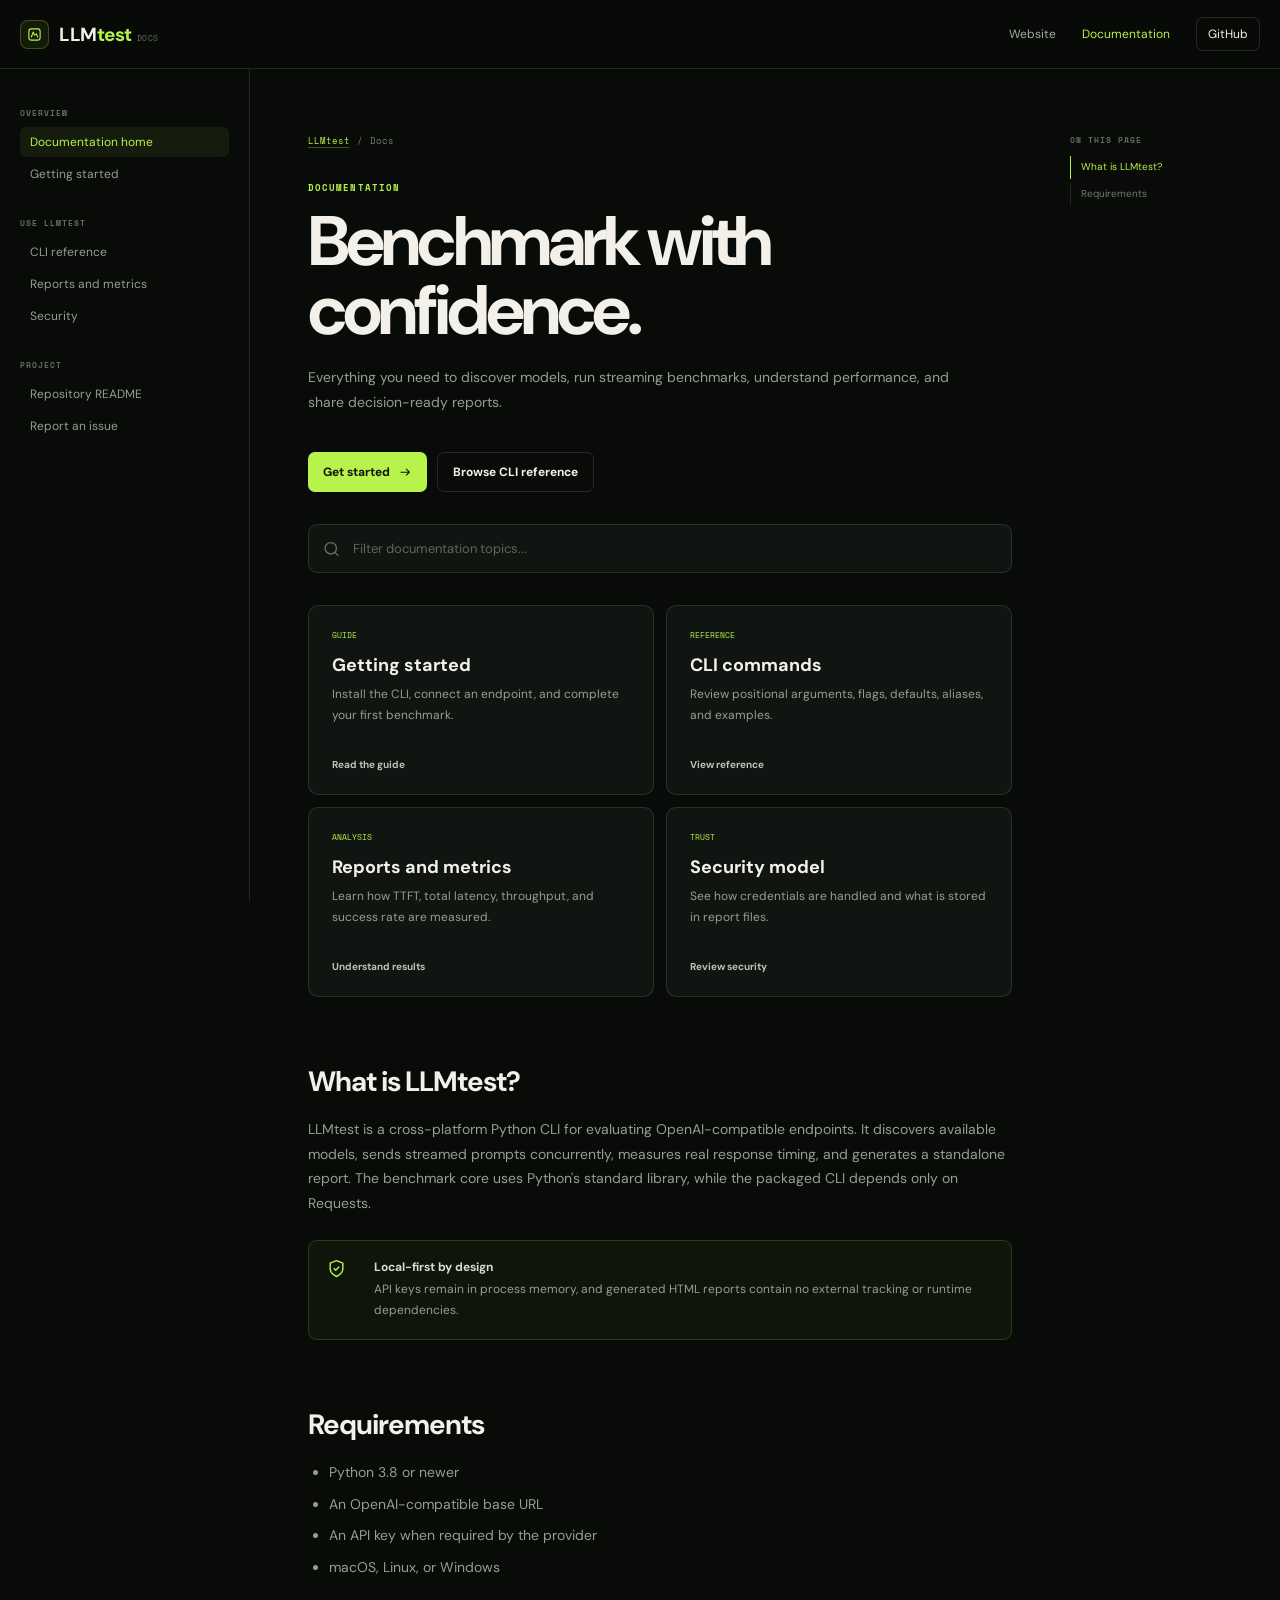
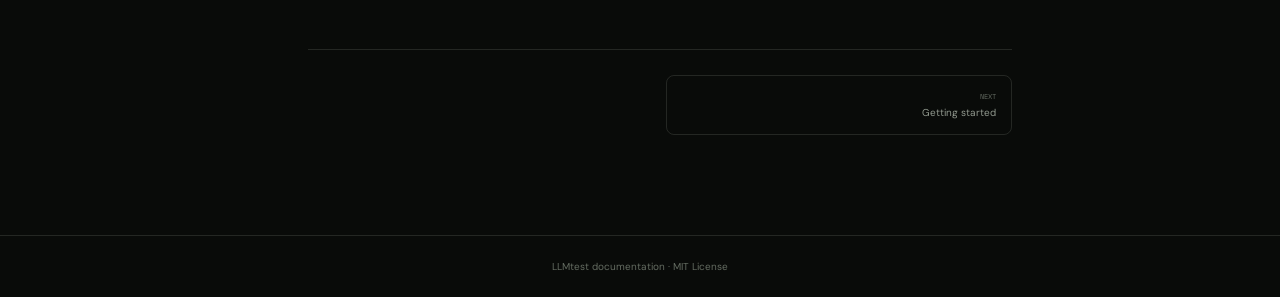
==== web/docs/index.html @ c4c36365 "Add LLMtest documentation pages" ====
<!doctype html>
<html lang="en">
<head>
  <meta charset="utf-8"><meta name="viewport" content="width=device-width,initial-scale=1">
  <meta name="description" content="Documentation for installing, configuring, and using LLMtest.">
  <title>Documentation — LLMtest</title>
  <link rel="preconnect" href="https://fonts.googleapis.com"><link rel="preconnect" href="https://fonts.gstatic.com" crossorigin>
  <link href="https://fonts.googleapis.com/css2?family=DM+Sans:wght@400;500;600;700&family=Space+Mono:wght@400;700&display=swap" rel="stylesheet">
  <link rel="stylesheet" href="docs.css"><script src="docs.js" defer></script>
</head>
<body>
<a class="skip" href="#content">Skip to content</a>
<header class="docs-header"><div class="header-inner">
  <a class="brand" href="../../index.html"><svg viewBox="0 0 24 24"><rect x="3" y="3" width="18" height="18" rx="4"/><path d="m7 16 3-8 2 5 3-2 2 5"/></svg><span>LLM<b>test</b><small>Docs</small></span></a>
  <nav class="header-nav"><a href="../../index.html">Website</a><a class="active" href="index.html">Documentation</a><a class="github-link" href="https://github.com/mijanlab/LLMtest" target="_blank" rel="noreferrer">GitHub</a></nav>
  <button class="mobile-nav" aria-label="Open documentation menu" aria-expanded="false"><svg viewBox="0 0 24 24"><path d="M4 7h16M4 12h16M4 17h16"/></svg></button>
</div></header>
<div class="docs-shell">
  <aside class="sidebar" aria-label="Documentation navigation">
    <div class="sidebar-group"><strong>Overview</strong><a class="active" href="index.html">Documentation home</a><a href="getting-started.html">Getting started</a></div>
    <div class="sidebar-group"><strong>Use LLMtest</strong><a href="cli-reference.html">CLI reference</a><a href="reports.html">Reports and metrics</a><a href="security.html">Security</a></div>
    <div class="sidebar-group"><strong>Project</strong><a href="https://github.com/mijanlab/LLMtest#quickstart">Repository README</a><a href="https://github.com/mijanlab/LLMtest/issues">Report an issue</a></div>
  </aside>
  <main class="doc-main" id="content">
    <div class="breadcrumbs"><a href="../../index.html">LLMtest</a><span>/</span><span>Docs</span></div>
    <span class="doc-kicker">Documentation</span><h1>Benchmark with confidence.</h1>
    <p class="doc-lede">Everything you need to discover models, run streaming benchmarks, understand performance, and share decision-ready reports.</p>
    <div class="hero-actions"><a class="primary-link" href="getting-started.html">Get started <svg viewBox="0 0 24 24"><path d="M5 12h14m-5-5 5 5-5 5"/></svg></a><a class="secondary-link" href="cli-reference.html">Browse CLI reference</a></div>
    <div class="search-wrap"><svg viewBox="0 0 24 24"><circle cx="11" cy="11" r="8"/><path d="m21 21-4.3-4.3"/></svg><input class="doc-search" type="search" placeholder="Filter documentation topics..." aria-label="Filter documentation topics"></div>
    <div class="card-grid">
      <a class="doc-card" href="getting-started.html"><span>Guide</span><h3>Getting started</h3><p>Install the CLI, connect an endpoint, and complete your first benchmark.</p><b>Read the guide</b></a>
      <a class="doc-card" href="cli-reference.html"><span>Reference</span><h3>CLI commands</h3><p>Review positional arguments, flags, defaults, aliases, and examples.</p><b>View reference</b></a>
      <a class="doc-card" href="reports.html"><span>Analysis</span><h3>Reports and metrics</h3><p>Learn how TTFT, total latency, throughput, and success rate are measured.</p><b>Understand results</b></a>
      <a class="doc-card" href="security.html"><span>Trust</span><h3>Security model</h3><p>See how credentials are handled and what is stored in report files.</p><b>Review security</b></a>
    </div>
    <div class="no-results">No documentation topic matches that search.</div>
    <h2 id="what-is">What is LLMtest?</h2><p>LLMtest is a cross-platform Python CLI for evaluating OpenAI-compatible endpoints. It discovers available models, sends streamed prompts concurrently, measures real response timing, and generates a standalone report. The benchmark core uses Python's standard library, while the packaged CLI depends only on Requests.</p>
    <div class="callout"><svg viewBox="0 0 24 24"><path d="M12 22s8-4 8-10V5l-8-3-8 3v7c0 6 8 10 8 10Z"/><path d="m9 12 2 2 4-4"/></svg><div><strong>Local-first by design</strong><p>API keys remain in process memory, and generated HTML reports contain no external tracking or runtime dependencies.</p></div></div>
    <h2 id="requirements">Requirements</h2><ul><li>Python 3.8 or newer</li><li>An OpenAI-compatible base URL</li><li>An API key when required by the provider</li><li>macOS, Linux, or Windows</li></ul>
    <div class="page-nav"><span></span><a class="pager-link" href="getting-started.html"><small>Next</small>Getting started</a></div>
  </main>
  <aside class="toc" aria-label="On this page"><strong>On this page</strong><a href="#what-is">What is LLMtest?</a><a href="#requirements">Requirements</a></aside>
</div>
<footer class="docs-footer">LLMtest documentation · MIT License</footer><div class="toast" role="status">Code copied</div>
</body></html>
---- web/docs/docs.css ----
:root { --bg:#090b09; --panel:#111511; --panel2:#161b16; --text:#f2f0e8; --muted:#91998e; --line:rgba(232,242,225,.12); --lime:#b7f34a; --sans:"DM Sans",system-ui,sans-serif; --mono:"Space Mono",monospace; }
* { box-sizing:border-box; }
html { scroll-behavior:smooth; }
body { margin:0; background:var(--bg); color:var(--text); font-family:var(--sans); -webkit-font-smoothing:antialiased; }
body::before { content:""; position:fixed; inset:0; z-index:-1; opacity:.025; pointer-events:none; background-image:linear-gradient(rgba(255,255,255,.12) 1px,transparent 1px),linear-gradient(90deg,rgba(255,255,255,.12) 1px,transparent 1px); background-size:56px 56px; }
a { color:inherit; text-decoration:none; }
button,input { font:inherit; }
svg { width:1.2em; height:1.2em; fill:none; stroke:currentColor; stroke-width:1.8; stroke-linecap:round; stroke-linejoin:round; }
.skip { position:fixed; top:8px; left:8px; z-index:100; transform:translateY(-150%); padding:9px 12px; border-radius:6px; background:var(--lime); color:#10140b; }
.skip:focus { transform:none; }
.docs-header { position:sticky; z-index:30; top:0; border-bottom:1px solid var(--line); background:rgba(9,11,9,.88); backdrop-filter:blur(18px); }
.header-inner { width:min(1300px,calc(100% - 40px)); height:68px; display:flex; align-items:center; justify-content:space-between; margin:auto; }
.brand { display:flex; align-items:center; gap:10px; font-size:19px; font-weight:700; letter-spacing:-.5px; }
.brand svg { width:29px; height:29px; padding:6px; border:1px solid rgba(183,243,74,.25); border-radius:8px; background:rgba(183,243,74,.07); color:var(--lime); }
.brand b { color:var(--lime); }
.brand small { margin-left:5px; color:#686f65; font-family:var(--mono); font-size:8px; font-weight:400; letter-spacing:.08em; text-transform:uppercase; }
.header-nav { display:flex; align-items:center; gap:26px; color:#a3aaa0; font-size:12px; }
.header-nav a:hover,.header-nav a.active { color:var(--lime); }
.github-link { display:flex; align-items:center; gap:7px; padding:8px 11px; border:1px solid var(--line); border-radius:7px; color:var(--text)!important; }
.mobile-nav { display:none; border:0; background:transparent; color:var(--text); cursor:pointer; }
.docs-shell { width:min(1300px,calc(100% - 40px)); display:grid; grid-template-columns:230px minmax(0,760px) 190px; gap:58px; margin:0 auto; }
.sidebar { position:sticky; top:68px; height:calc(100vh - 68px); overflow:auto; padding:38px 20px 45px 0; border-right:1px solid var(--line); }
.sidebar-group { margin-bottom:28px; }
.sidebar-group strong { display:block; margin-bottom:8px; color:#666e63; font-family:var(--mono); font-size:8px; letter-spacing:.12em; text-transform:uppercase; }
.sidebar a { display:block; margin:2px 0; padding:7px 10px; border-radius:6px; color:#969d93; font-size:12px; }
.sidebar a:hover { color:var(--text); background:rgba(255,255,255,.035); }
.sidebar a.active { color:var(--lime); background:rgba(183,243,74,.07); }
.doc-main { min-width:0; padding:65px 0 100px; }
.breadcrumbs { display:flex; align-items:center; gap:7px; margin-bottom:28px; color:#747c71; font-family:var(--mono); font-size:9px; }
.breadcrumbs a:hover { color:var(--lime); }
.doc-kicker { color:var(--lime); font-family:var(--mono); font-size:9px; font-weight:700; letter-spacing:.12em; text-transform:uppercase; }
.doc-main h1 { max-width:720px; margin:12px 0 20px; font-size:clamp(42px,6vw,70px); line-height:.98; letter-spacing:-.055em; }
.doc-lede { max-width:680px; margin:0 0 38px; color:#a0a79d; font-size:17px; line-height:1.7; }
.doc-main h2 { scroll-margin-top:95px; margin:62px 0 17px; padding-top:4px; font-size:28px; letter-spacing:-.035em; }
.doc-main h3 { scroll-margin-top:95px; margin:34px 0 12px; font-size:18px; }
.doc-main p,.doc-main li { color:#969e93; font-size:14px; line-height:1.75; }
.doc-main ul,.doc-main ol { padding-left:21px; }
.doc-main li { margin:7px 0; }
.doc-main strong { color:#d8dcd4; }
.doc-main a:not(.doc-card):not(.pager-link):not(.primary-link):not(.secondary-link) { color:var(--lime); text-decoration:underline; text-decoration-color:rgba(183,243,74,.3); text-underline-offset:3px; }
.hero-actions { display:flex; flex-wrap:wrap; gap:10px; margin:28px 0 10px; }
.primary-link,.secondary-link { display:inline-flex; align-items:center; gap:8px; padding:11px 15px; border-radius:7px; font-size:12px; font-weight:700; }
.primary-link { background:var(--lime); color:#11150b; }
.secondary-link { border:1px solid var(--line); color:var(--text); }
.code-block { position:relative; margin:18px 0 27px; overflow:hidden; border:1px solid var(--line); border-radius:10px; background:#070907; }
.code-label { display:flex; justify-content:space-between; padding:9px 13px; border-bottom:1px solid var(--line); background:#121612; color:#687066; font-family:var(--mono); font-size:8px; text-transform:uppercase; }
.copy-code { display:flex; align-items:center; gap:5px; padding:0; border:0; background:transparent; color:#8a9287; cursor:pointer; font-family:var(--mono); font-size:8px; }
.copy-code:hover { color:var(--lime); }
.copy-code svg { width:11px; }
pre { margin:0; overflow:auto; padding:19px; color:#c8cec5; font-family:var(--mono); font-size:11px; line-height:1.75; }
pre .prompt { color:var(--lime); }
code { font-family:var(--mono); }
p code,li code,td code { padding:2px 5px; border:1px solid var(--line); border-radius:4px; background:#111511; color:#c2d69d; font-size:.82em; }
.callout { display:grid; grid-template-columns:35px 1fr; gap:12px; margin:25px 0; padding:18px; border:1px solid rgba(183,243,74,.18); border-radius:9px; background:rgba(183,243,74,.045); }
.callout.warn { border-color:rgba(240,181,75,.2); background:rgba(240,181,75,.04); }
.callout svg { width:19px; color:var(--lime); }
.callout.warn svg { color:#e9b34f; }
.callout strong { display:block; margin-bottom:4px; font-size:12px; }
.callout p { margin:0; font-size:12px; }
.table-wrap { overflow:auto; margin:20px 0 35px; border:1px solid var(--line); border-radius:9px; }
table { width:100%; border-collapse:collapse; min-width:620px; }
th,td { padding:13px 14px; border-bottom:1px solid var(--line); text-align:left; vertical-align:top; font-size:11px; }
th { background:#121612; color:#737b70; font-family:var(--mono); font-size:8px; letter-spacing:.08em; text-transform:uppercase; }
td { color:#969e93; }
tr:last-child td { border-bottom:0; }
.step-list { margin:25px 0; counter-reset:steps; }
.step-card { position:relative; display:grid; grid-template-columns:42px 1fr; gap:15px; padding:22px 0; border-bottom:1px solid var(--line); }
.step-card::before { counter-increment:steps; content:counter(steps,decimal-leading-zero); width:38px; height:38px; display:grid; place-items:center; border:1px solid rgba(183,243,74,.22); border-radius:50%; color:var(--lime); font-family:var(--mono); font-size:9px; }
.step-card h3 { margin:2px 0 4px; }
.step-card p { margin:0; }
.card-grid { display:grid; grid-template-columns:1fr 1fr; gap:12px; margin:27px 0; }
.doc-card { min-height:190px; display:flex; flex-direction:column; padding:23px; border:1px solid var(--line); border-radius:10px; background:var(--panel); transition:.2s ease; }
.doc-card[hidden] { display:none; }
.doc-card:hover { transform:translateY(-3px); border-color:rgba(183,243,74,.25); background:var(--panel2); }
.doc-card span { color:var(--lime); font-family:var(--mono); font-size:8px; text-transform:uppercase; }
.doc-card h3 { margin:12px 0 7px; }
.doc-card p { margin:0 0 18px; font-size:12px; }
.doc-card b { margin-top:auto; color:#bdc4ba; font-size:10px; }
.search-wrap { position:relative; margin:32px 0; }
.search-wrap svg { position:absolute; top:50%; left:15px; width:17px; color:#697066; transform:translateY(-50%); }
.doc-search { width:100%; padding:15px 15px 15px 44px; border:1px solid var(--line); border-radius:9px; outline:0; background:#111511; color:var(--text); font-size:13px; }
.doc-search:focus { border-color:rgba(183,243,74,.42); box-shadow:0 0 0 3px rgba(183,243,74,.05); }
.doc-search::placeholder { color:#5f665d; }
.no-results { display:none; padding:25px; border:1px dashed var(--line); border-radius:9px; color:#7f877c; text-align:center; font-size:12px; }
.toc { position:sticky; top:100px; padding-top:65px; }
.toc strong { display:block; margin-bottom:10px; color:#646c61; font-family:var(--mono); font-size:8px; letter-spacing:.12em; text-transform:uppercase; }
.toc a { display:block; margin:4px 0; padding:4px 0 4px 10px; border-left:1px solid var(--line); color:#727a70; font-size:10px; line-height:1.45; }
.toc a:hover,.toc a.active { border-color:var(--lime); color:var(--lime); }
.page-nav { display:grid; grid-template-columns:1fr 1fr; gap:12px; margin-top:70px; padding-top:25px; border-top:1px solid var(--line); }
.pager-link { display:flex; flex-direction:column; padding:15px; border:1px solid var(--line); border-radius:8px; color:#929a8f; font-size:10px; }
.pager-link:last-child { align-items:flex-end; text-align:right; }
.pager-link small { margin-bottom:4px; color:#5f665d; font-family:var(--mono); font-size:7px; text-transform:uppercase; }
.pager-link:hover { border-color:rgba(183,243,74,.25); color:var(--lime); }
.docs-footer { padding:24px 20px; border-top:1px solid var(--line); color:#656d62; text-align:center; font-size:10px; }
.toast { position:fixed; right:18px; bottom:18px; z-index:50; padding:11px 14px; opacity:0; transform:translateY(10px); border:1px solid rgba(183,243,74,.25); border-radius:7px; background:#171c16; color:var(--text); font-size:10px; transition:.2s; pointer-events:none; }
.toast.show { opacity:1; transform:none; }
@media(max-width:1050px){.docs-shell{grid-template-columns:210px minmax(0,1fr);gap:42px}.toc{display:none}.doc-main{padding-right:20px}}
@media(max-width:760px){.header-nav>a:not(.github-link){display:none}.mobile-nav{display:block}.docs-shell{display:block;width:min(100% - 32px,760px)}.sidebar{position:fixed;z-index:25;top:68px;left:0;width:min(290px,85vw);height:calc(100vh - 68px);padding:25px;background:#0d100d;transform:translateX(-105%);transition:transform .25s ease;box-shadow:20px 0 50px rgba(0,0,0,.45)}.sidebar.open{transform:none}.doc-main{padding:48px 0 75px}.card-grid{grid-template-columns:1fr}.page-nav{grid-template-columns:1fr}.brand small{display:none}}
@media(prefers-reduced-motion:reduce){html{scroll-behavior:auto}*,*::before,*::after{transition-duration:.01ms!important}}
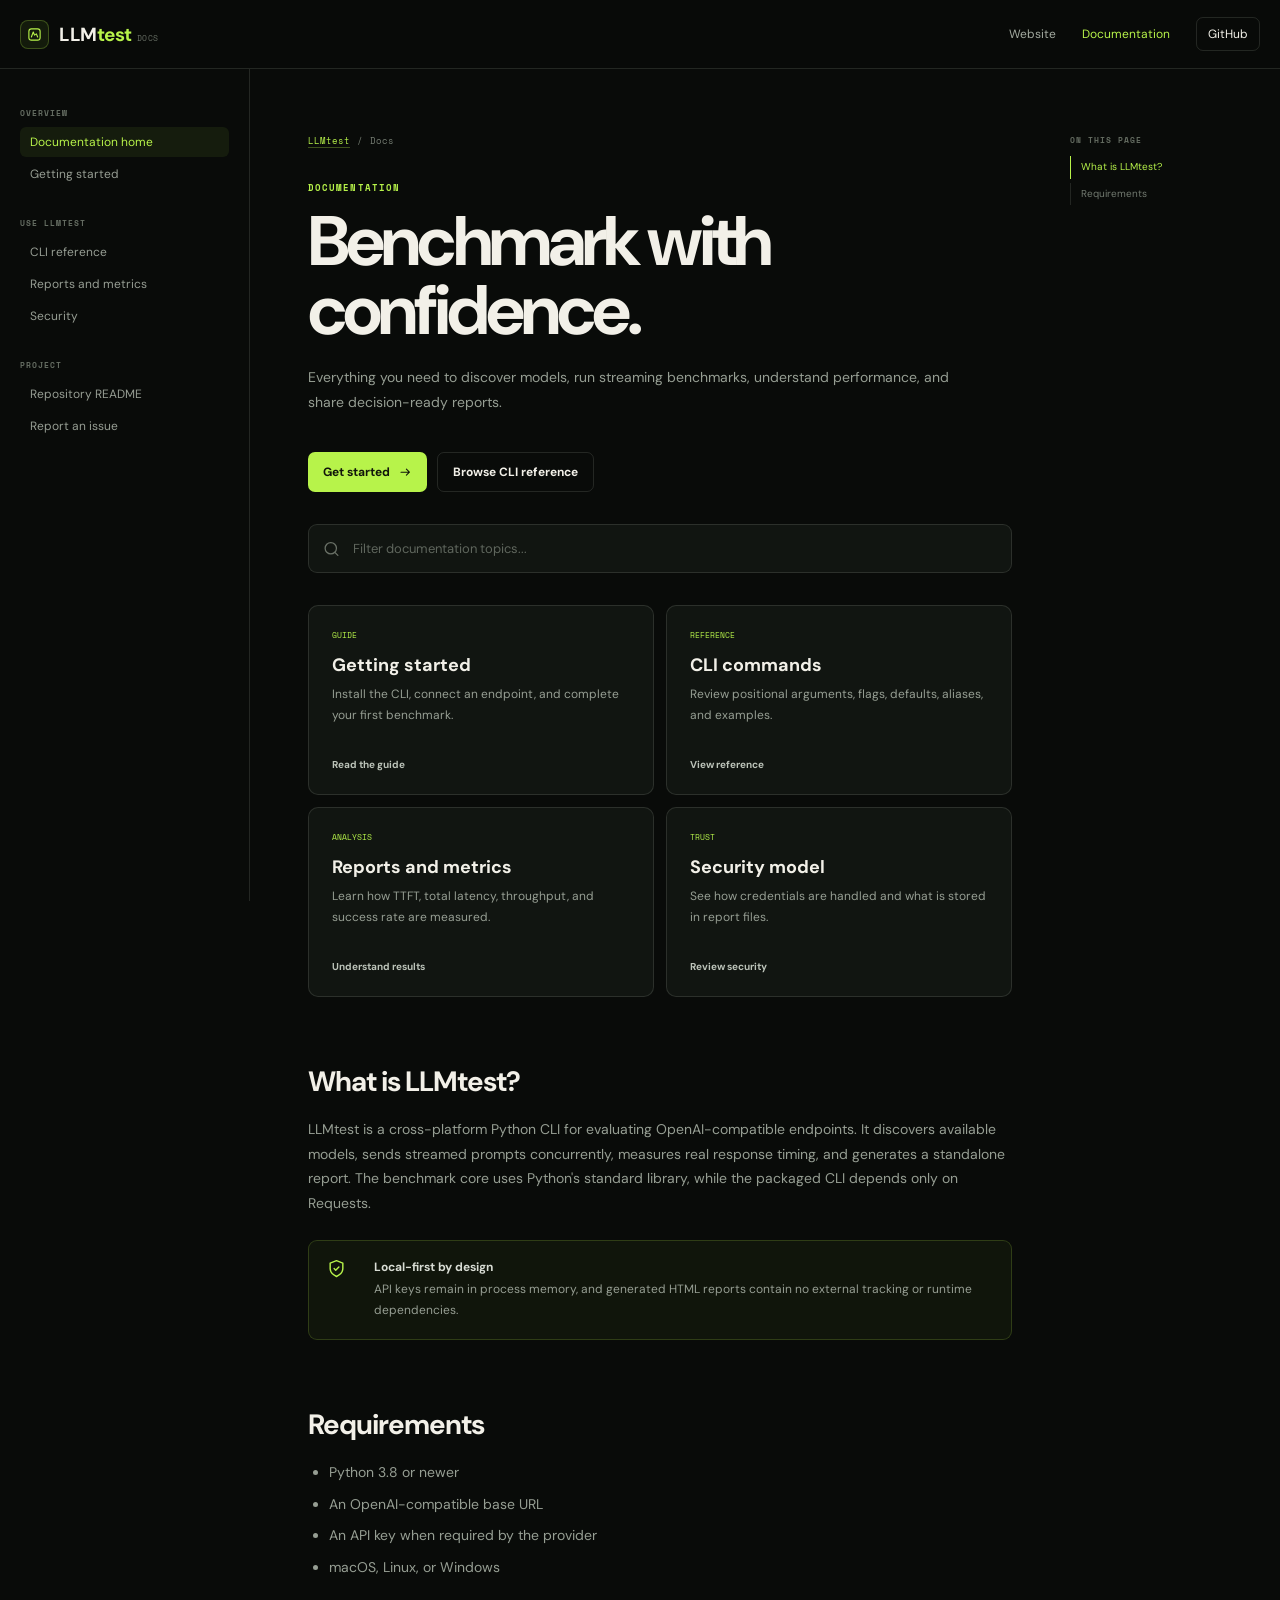
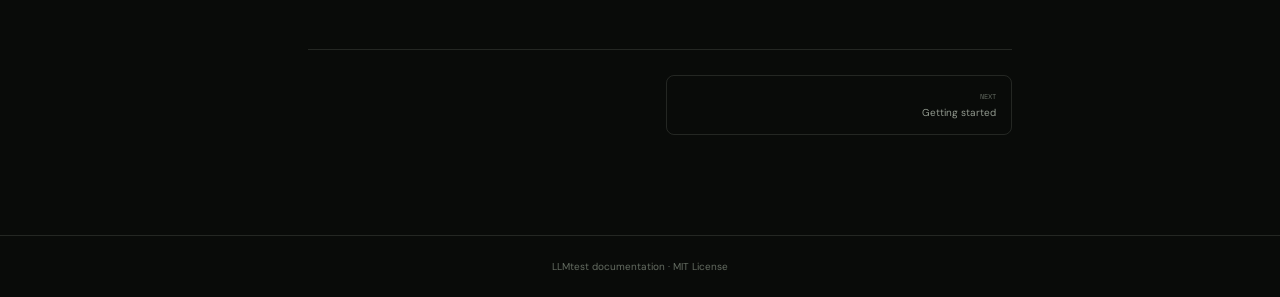
==== commit 84330adc: "Enhance responsive motion terminal and metadata" ====
--- a/web/docs/index.html
+++ b/web/docs/index.html
@@ -3,6 +3,7 @@
 <head>
   <meta charset="utf-8"><meta name="viewport" content="width=device-width,initial-scale=1">
   <meta name="description" content="Documentation for installing, configuring, and using LLMtest.">
+  <meta name="keywords" content="LLMtest documentation, LLM benchmark guide, TTFT benchmark, model throughput, OpenAI compatible API"><meta name="author" content="Mijanur Rahman"><meta name="robots" content="index, follow"><meta name="theme-color" content="#090b09"><meta name="color-scheme" content="dark"><meta property="og:type" content="website"><meta property="og:site_name" content="LLMtest Docs"><meta property="og:title" content="LLMtest Documentation"><meta property="og:description" content="Install, configure, benchmark, and analyze OpenAI-compatible language models."><meta property="og:url" content="https://mijanlab.github.io/LLMtest/web/docs/"><meta name="twitter:card" content="summary"><link rel="canonical" href="https://mijanlab.github.io/LLMtest/web/docs/">
   <title>Documentation — LLMtest</title>
   <link rel="preconnect" href="https://fonts.googleapis.com"><link rel="preconnect" href="https://fonts.gstatic.com" crossorigin>
   <link href="https://fonts.googleapis.com/css2?family=DM+Sans:wght@400;500;600;700&family=Space+Mono:wght@400;700&display=swap" rel="stylesheet">
--- a/web/docs/docs.css
+++ b/web/docs/docs.css
@@ -3,6 +3,7 @@
 html { scroll-behavior:smooth; }
 body { margin:0; background:var(--bg); color:var(--text); font-family:var(--sans); -webkit-font-smoothing:antialiased; }
 body::before { content:""; position:fixed; inset:0; z-index:-1; opacity:.025; pointer-events:none; background-image:linear-gradient(rgba(255,255,255,.12) 1px,transparent 1px),linear-gradient(90deg,rgba(255,255,255,.12) 1px,transparent 1px); background-size:56px 56px; }
+.docs-progress { position:fixed; z-index:60; top:0; left:0; width:var(--progress,0%); height:2px; background:linear-gradient(90deg,#628b2d,var(--lime)); box-shadow:0 0 10px rgba(183,243,74,.4); transition:width .08s linear; }
 a { color:inherit; text-decoration:none; }
 button,input { font:inherit; }
 svg { width:1.2em; height:1.2em; fill:none; stroke:currentColor; stroke-width:1.8; stroke-linecap:round; stroke-linejoin:round; }
@@ -26,6 +27,11 @@
 .sidebar a:hover { color:var(--text); background:rgba(255,255,255,.035); }
 .sidebar a.active { color:var(--lime); background:rgba(183,243,74,.07); }
 .doc-main { min-width:0; padding:65px 0 100px; }
+.doc-main > .breadcrumbs,.doc-main > .doc-kicker,.doc-main > h1,.doc-main > .doc-lede,.doc-main > .hero-actions { animation:docReveal .55s ease both; }
+.doc-main > .doc-kicker { animation-delay:.05s; }
+.doc-main > h1 { animation-delay:.1s; }
+.doc-main > .doc-lede { animation-delay:.15s; }
+.doc-main > .hero-actions { animation-delay:.2s; }
 .breadcrumbs { display:flex; align-items:center; gap:7px; margin-bottom:28px; color:#747c71; font-family:var(--mono); font-size:9px; }
 .breadcrumbs a:hover { color:var(--lime); }
 .doc-kicker { color:var(--lime); font-family:var(--mono); font-size:9px; font-weight:700; letter-spacing:.12em; text-transform:uppercase; }
@@ -94,6 +100,8 @@
 .docs-footer { padding:24px 20px; border-top:1px solid var(--line); color:#656d62; text-align:center; font-size:10px; }
 .toast { position:fixed; right:18px; bottom:18px; z-index:50; padding:11px 14px; opacity:0; transform:translateY(10px); border:1px solid rgba(183,243,74,.25); border-radius:7px; background:#171c16; color:var(--text); font-size:10px; transition:.2s; pointer-events:none; }
 .toast.show { opacity:1; transform:none; }
+@keyframes docReveal { from { opacity:0; transform:translateY(12px); } }
 @media(max-width:1050px){.docs-shell{grid-template-columns:210px minmax(0,1fr);gap:42px}.toc{display:none}.doc-main{padding-right:20px}}
 @media(max-width:760px){.header-nav>a:not(.github-link){display:none}.mobile-nav{display:block}.docs-shell{display:block;width:min(100% - 32px,760px)}.sidebar{position:fixed;z-index:25;top:68px;left:0;width:min(290px,85vw);height:calc(100vh - 68px);padding:25px;background:#0d100d;transform:translateX(-105%);transition:transform .25s ease;box-shadow:20px 0 50px rgba(0,0,0,.45)}.sidebar.open{transform:none}.doc-main{padding:48px 0 75px}.card-grid{grid-template-columns:1fr}.page-nav{grid-template-columns:1fr}.brand small{display:none}}
-@media(prefers-reduced-motion:reduce){html{scroll-behavior:auto}*,*::before,*::after{transition-duration:.01ms!important}}
+@media(max-width:360px){.header-inner{width:calc(100% - 22px)}.docs-shell{width:calc(100% - 22px)}.brand{font-size:17px}.github-link{padding:7px}.doc-main h1{font-size:39px}.doc-lede{font-size:15px}.primary-link,.secondary-link{width:100%;justify-content:center}.callout{grid-template-columns:1fr}.code-label{padding:9px 10px}pre{padding:15px;font-size:9px}}
+@media(prefers-reduced-motion:reduce){html{scroll-behavior:auto}*,*::before,*::after{animation-duration:.01ms!important;animation-iteration-count:1!important;transition-duration:.01ms!important}}
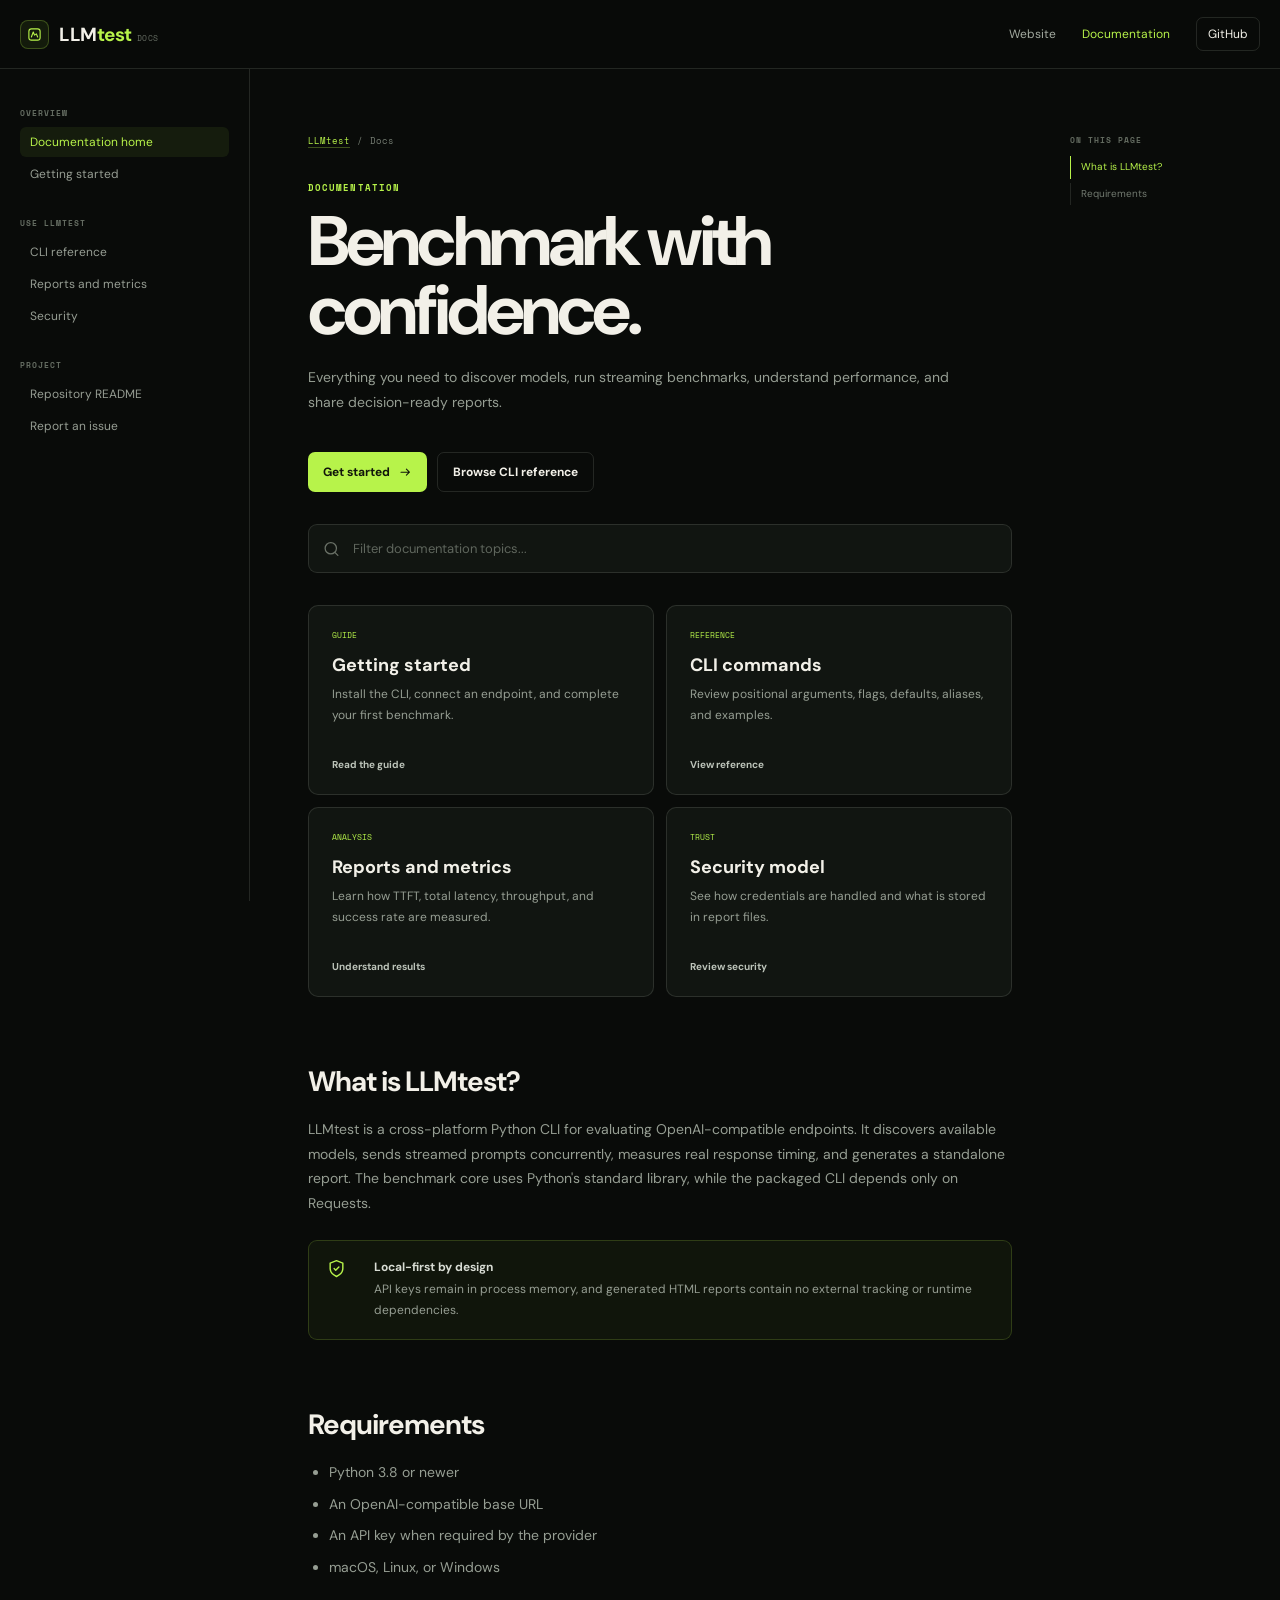
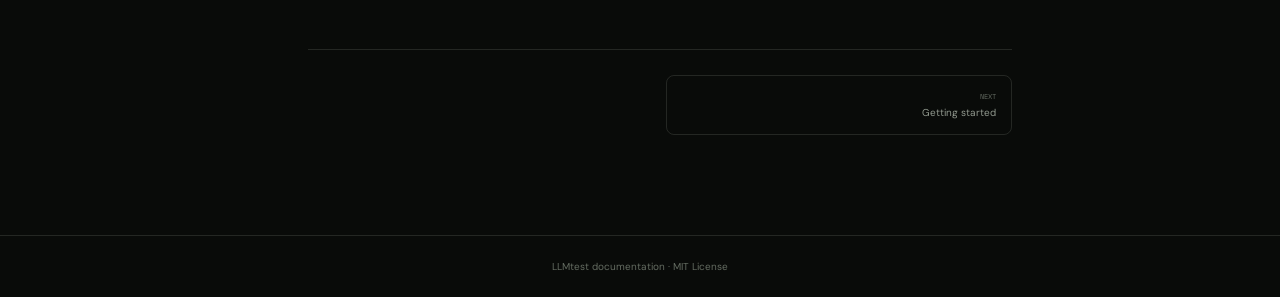
==== commit 62b6b715: "Fix home navigation and clean index URLs" ====
--- a/web/docs/index.html
+++ b/web/docs/index.html
@@ -12,18 +12,18 @@
 <body>
 <a class="skip" href="#content">Skip to content</a>
 <header class="docs-header"><div class="header-inner">
-  <a class="brand" href="../../index.html"><svg viewBox="0 0 24 24"><rect x="3" y="3" width="18" height="18" rx="4"/><path d="m7 16 3-8 2 5 3-2 2 5"/></svg><span>LLM<b>test</b><small>Docs</small></span></a>
-  <nav class="header-nav"><a href="../../index.html">Website</a><a class="active" href="index.html">Documentation</a><a class="github-link" href="https://github.com/mijanlab/LLMtest" target="_blank" rel="noreferrer">GitHub</a></nav>
+  <a class="brand" href="../../"><svg viewBox="0 0 24 24"><rect x="3" y="3" width="18" height="18" rx="4"/><path d="m7 16 3-8 2 5 3-2 2 5"/></svg><span>LLM<b>test</b><small>Docs</small></span></a>
+  <nav class="header-nav"><a href="../../">Website</a><a class="active" href="./">Documentation</a><a class="github-link" href="https://github.com/mijanlab/LLMtest" target="_blank" rel="noreferrer">GitHub</a></nav>
   <button class="mobile-nav" aria-label="Open documentation menu" aria-expanded="false"><svg viewBox="0 0 24 24"><path d="M4 7h16M4 12h16M4 17h16"/></svg></button>
 </div></header>
 <div class="docs-shell">
   <aside class="sidebar" aria-label="Documentation navigation">
-    <div class="sidebar-group"><strong>Overview</strong><a class="active" href="index.html">Documentation home</a><a href="getting-started.html">Getting started</a></div>
+    <div class="sidebar-group"><strong>Overview</strong><a class="active" href="./">Documentation home</a><a href="getting-started.html">Getting started</a></div>
     <div class="sidebar-group"><strong>Use LLMtest</strong><a href="cli-reference.html">CLI reference</a><a href="reports.html">Reports and metrics</a><a href="security.html">Security</a></div>
     <div class="sidebar-group"><strong>Project</strong><a href="https://github.com/mijanlab/LLMtest#quickstart">Repository README</a><a href="https://github.com/mijanlab/LLMtest/issues">Report an issue</a></div>
   </aside>
   <main class="doc-main" id="content">
-    <div class="breadcrumbs"><a href="../../index.html">LLMtest</a><span>/</span><span>Docs</span></div>
+    <div class="breadcrumbs"><a href="../../">LLMtest</a><span>/</span><span>Docs</span></div>
     <span class="doc-kicker">Documentation</span><h1>Benchmark with confidence.</h1>
     <p class="doc-lede">Everything you need to discover models, run streaming benchmarks, understand performance, and share decision-ready reports.</p>
     <div class="hero-actions"><a class="primary-link" href="getting-started.html">Get started <svg viewBox="0 0 24 24"><path d="M5 12h14m-5-5 5 5-5 5"/></svg></a><a class="secondary-link" href="cli-reference.html">Browse CLI reference</a></div>
